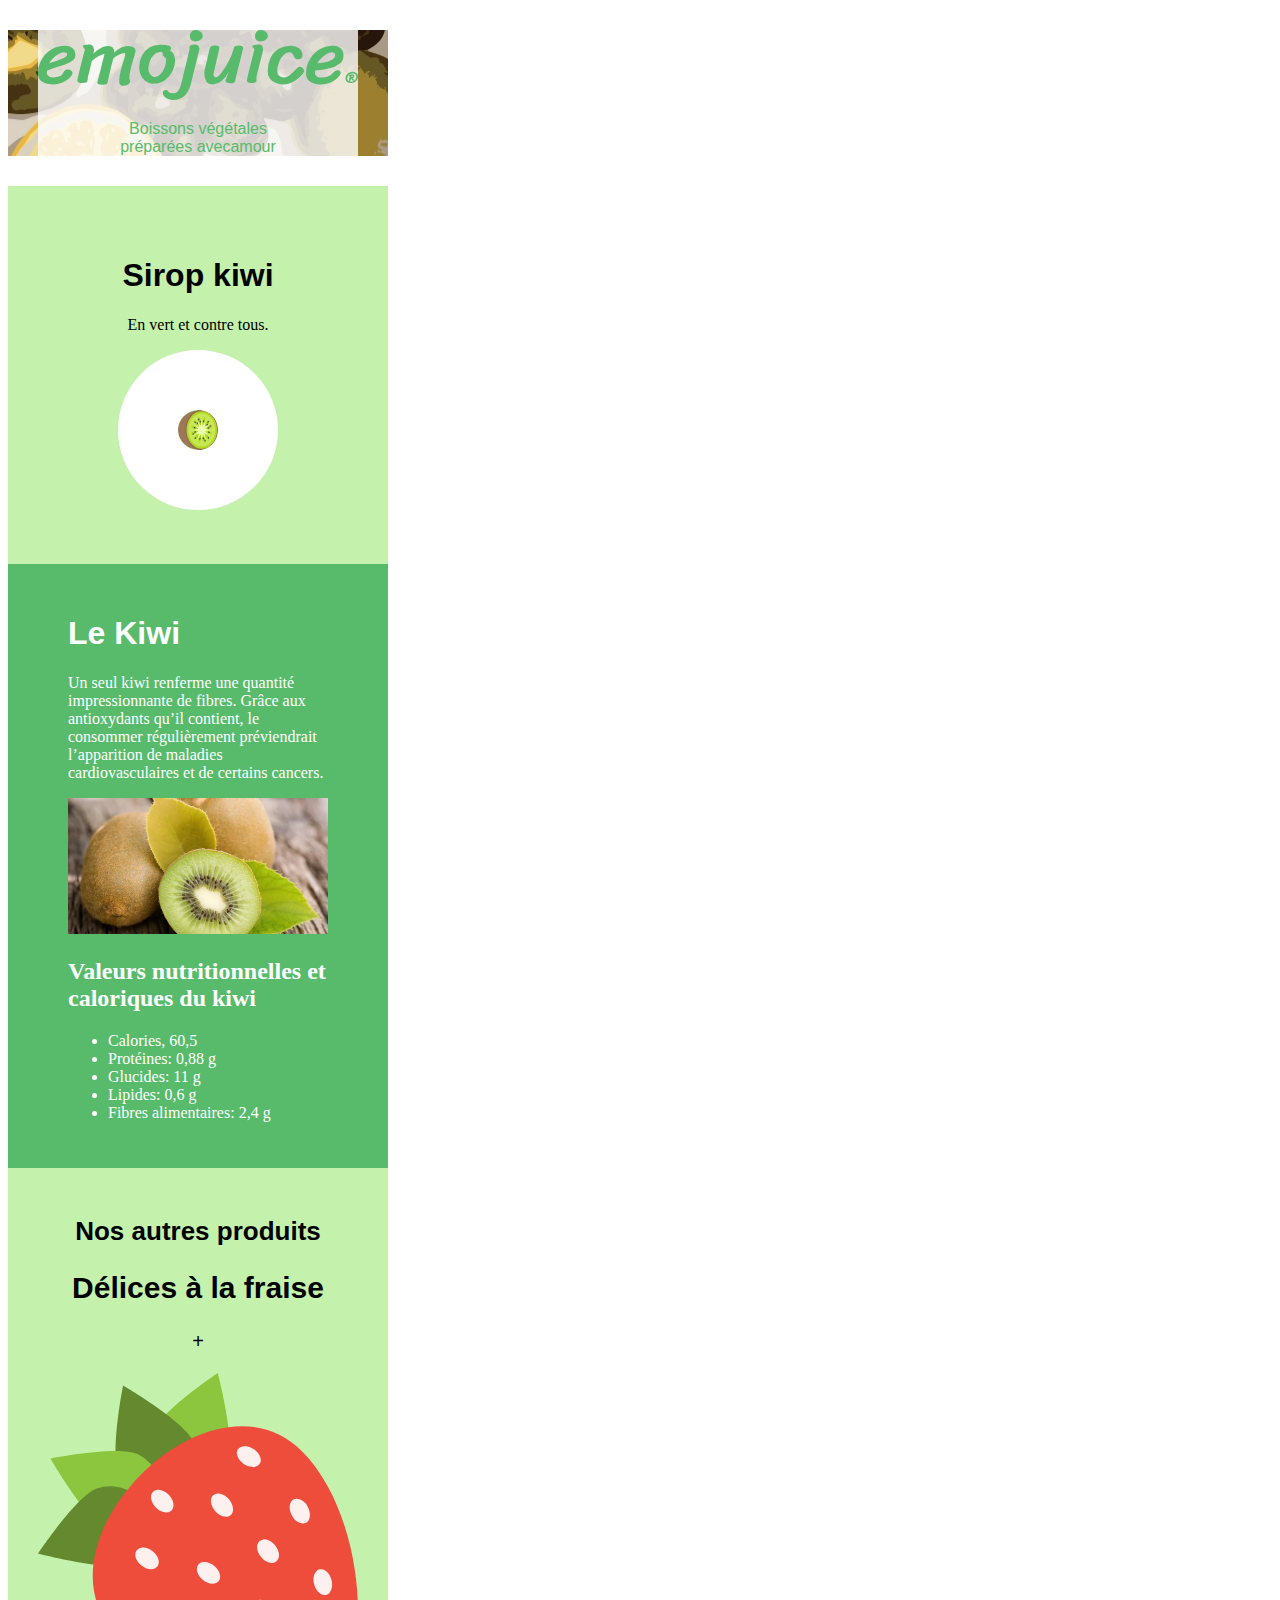
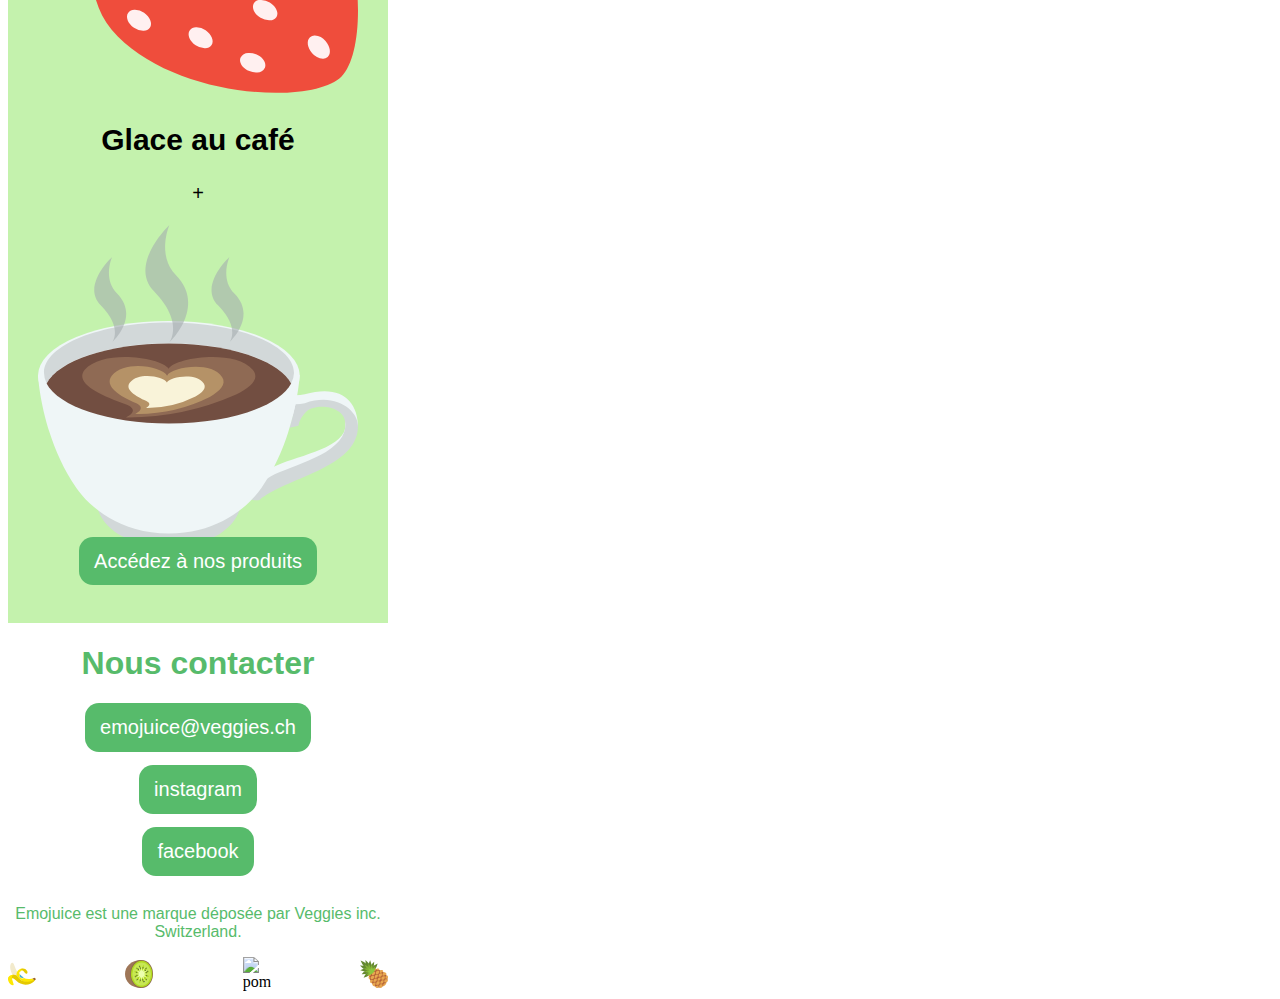
==== kiwi.html @ fc79e915 "Correct k min to maj" ====
<!DOCTYPE html>
<html>

<head>
  <meta charset="UTF-8" />
  <meta name="viewport" content="width=device-width, initial-scale=1.0" />
  <link rel="stylesheet" href="css/styles.css" />
  <title>kiwi</title>
</head>

<body>
  <header>
    <div class="white-card">
      <img src="img/emojuice.svg" alt="emojuice">
      <p>Boissons végétales <br> préparées avecamour</p>
    </div>
  </header>
  <main>
    <div class="introduction-kiwi">
      <h1>Sirop kiwi</h1>
      <p>En vert et contre tous.</p>
      <img src="img/kiwi.svg" alt="kiwi">
    </div>
    <div class="presentation-kiwi">
      <h1>Le Kiwi</h1>
      <p>Un seul kiwi renferme une quantité impressionnante de fibres.
        Grâce aux antioxydants qu’il contient, le consommer régulièrement
        préviendrait l’apparition de maladies cardiovasculaires et de certains
        cancers. </p>
      <img src="img/kiwipic.webp" alt="kiwi-photo">
      <h2>Valeurs nutritionnelles et caloriques du kiwi</h2>
      <p>
      <ul>
        <li>Calories, 60,5</li>
        <li>Protéines: 0,88 g</li>
        <li>Glucides: 11 g </li>
        <li>Lipides: 0,6 g</li>
        <li>Fibres alimentaires: 2,4 g</li>
      </ul>
      </p>
    </div>
    <div class="product-duo">
      <h1>Nos autres produits</h1>
      <div>
        <h2>Délices à la fraise</h2>
        <p>+</p>
        <img src="img/ichigo.svg" alt="fraise">
      </div>
      <div>
        <h2>Glace au café</h2>
        <p>+</p>
        <img src="img/ggaffi.svg" alt="café">
      </div>
      <a class="button" href="index.html#product">Accédez à nos produits</a>
    </div>
  </main>
  <footer>
    <div class="buttons">
      <h1 class="green-color-title">Nous contacter</h1>
      <a class="button" href="mailto:emojuice@veggies.ch">emojuice@veggies.ch</a>
      <a class="button" href="https://instagram.com" target="_blank">instagram</a>
      <a class="button" href="https://www.facebook.com" target="_blank">facebook</a>
    </div>
    <p>Emojuice est une marque déposée par Veggies inc. Switzerland.</p>
    <div class="fruit-emojis">
      <img src="img/keela.svg" alt="banane">
      <img src="img/kiwi.svg" alt="kiwi">
      <img src="img/öpfù.svg" alt="pomme">
      <img src="img/ananas.svg" alt="ananas">
    </div>
  </footer>
</body>

</html>
---- css/styles.css ----
html {
  scroll-behavior: smooth;
}

body {
  max-width: 380px;
}

.white-card {
  text-align: center;
  background: rgba(255,255,255,0.8);
  margin: 30px;
}

.white-card p {
  color: #57BB6B;
  font-family: 'Quattrocento', sans-serif;
}

.button {
  background-color: #57BB6B;
  color: white;
  text-decoration: none;
  border-radius: 14px;
  padding: 13px 15px;
  font-family:  "Maven Pro", sans-serif;
  font-size: 20px;
  margin-bottom: 13px;
}

.button-white {
  color: #57BB6B;
  background-color: white;
  text-decoration: none;
  border-radius: 14px;
}

.buttons {
  display: flex;
  flex-direction: column;
  align-items: center;
  font-family: 'Maven Pro', sans-serif;
}

header {
  background-image: url(../img/background.webp);
}

main {
  background-color: #66CC66;
}

.white-color-title {
  color: white;
  font-family: Maven Pro;
}

.green-color-title {
  color: #57BB6B;
  font-family: 'Maven Pro', sans-serif;
}

.introduction-text h1 {
  font-family: 'Maven Pro', sans-serif;
  font-size: 26px;
}

.introduction-text p {
  font-family: 'Quattrocento', serif;
}

.product-list h1 {
  font-family: 'Sriracha', serif;
}
.banane {
  background-color: #FFF8D7;
}

.kiwi {
  background-color: #C4F2AD;
}

.cafe {
  background-color: #D3C6B2;
}

.ichigo {
  background-color: #F7A4B4;
}

.card-title {
  font-family: 'Sriracha', serif;
  font-size: 30px;
}

.citation {
  font-family: 'Quattrocento', serif;
  font-size: 16px;
  color: black;
}

.kiwi-site {
  text-decoration: underline;
  font-family: 'Maven Pro', sans-serif;
  color: black;
  font-size: 14px;
}

.introduction-kiwi {
  background: #C4F2AD;
   text-align: center; 
   padding: 50px; 
   color: black;
   font-family: 'Quattrocento', serif;
}

.introduction-kiwi h1 {
  font-family: 'Sriracha', sans-serif;
}

.introduction-kiwi img {
  width: 40px; 
  border-color: white;
  border-radius: 50%;
  border-style: solid;
  border-width: 60px;
}

.presentation-kiwi {
  background: #57BB6B; 
  text-align: justify left; 
  padding: 30px 60px; 
  color: white;
  font-family: 'Quattrocento', serif;
  font-size: 16px;
}

.presentation-kiwi img {
  max-width: 100%;
  height: auto;
}
.presentation-kiwi h1 {
  font-family: 'Maven Pro', sans-serif;
}


.product-duo {
  background: #C4F2AD;
   text-align: center; 
   padding: 30px 30px 50px;
   font-family: 'Sriracha', sans-serif;
   font-size: 20px;
}

.product-duo h1 {
  font-family: 'Maven Pro', sans-serif;
  font-size: 26px;
}


footer p {
  color: #57BB6B;
  text-align: center;
  font-family: 'Maven Pro', sans-serif;;
}

.fruit-emojis {
  display: flex;
  flex-direction: row;
  justify-content: space-between;
}

.fruit-emojis img {
  width: 28px;
}
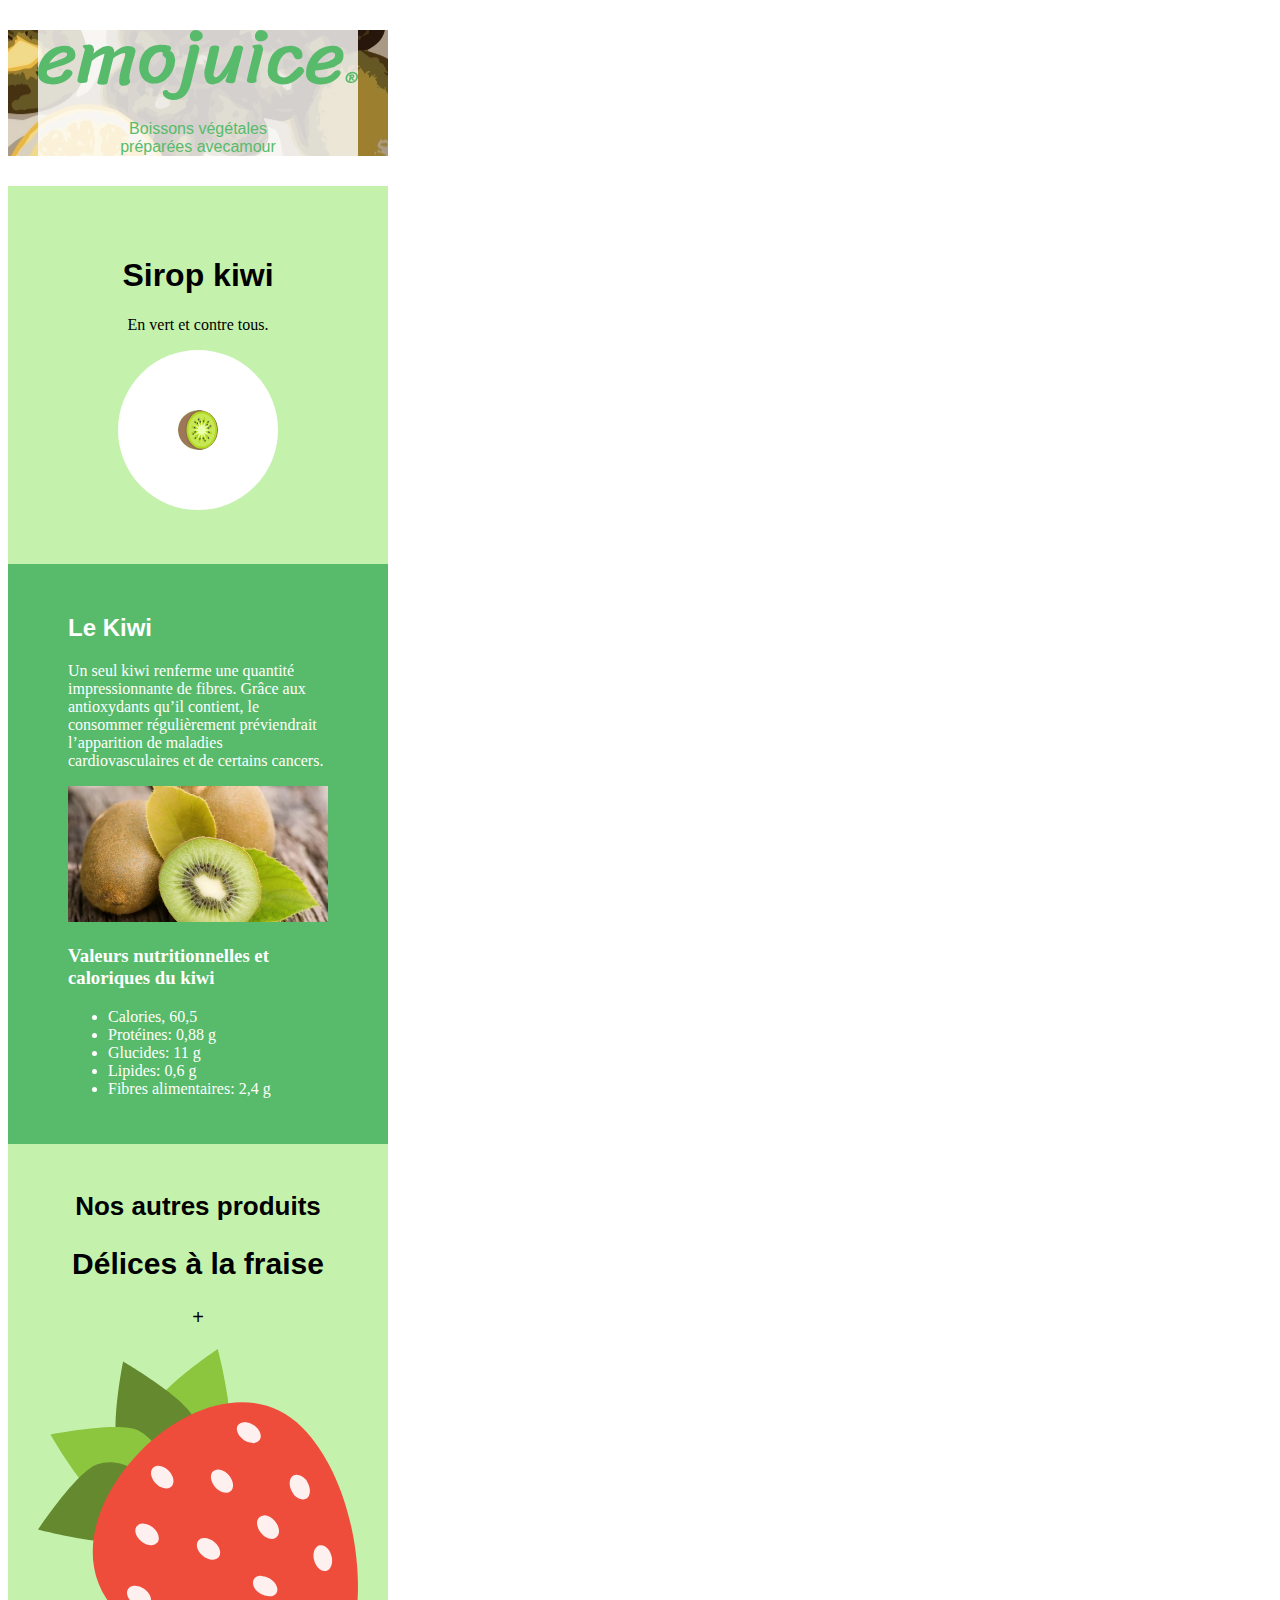
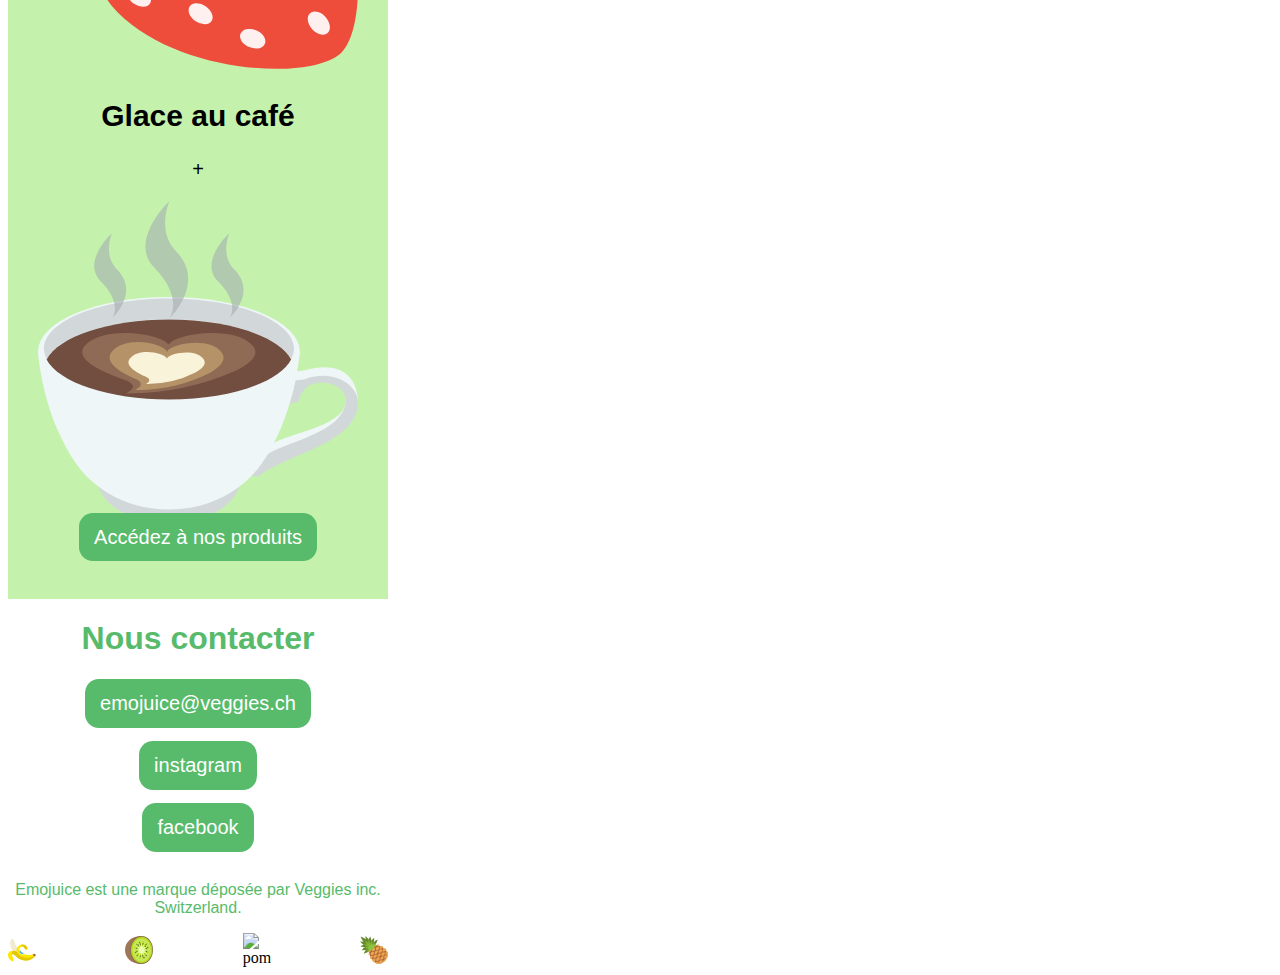
==== commit 302da7f8: "Change the hs in presentation-kiwi" ====
--- a/kiwi.html
+++ b/kiwi.html
@@ -22,13 +22,13 @@
       <img src="img/kiwi.svg" alt="kiwi">
     </div>
     <div class="presentation-kiwi">
-      <h1>Le Kiwi</h1>
+      <h2>Le Kiwi</h2>
       <p>Un seul kiwi renferme une quantité impressionnante de fibres.
         Grâce aux antioxydants qu’il contient, le consommer régulièrement
         préviendrait l’apparition de maladies cardiovasculaires et de certains
         cancers. </p>
       <img src="img/kiwipic.webp" alt="kiwi-photo">
-      <h2>Valeurs nutritionnelles et caloriques du kiwi</h2>
+      <h3>Valeurs nutritionnelles et caloriques du kiwi</h3>
       <p>
       <ul>
         <li>Calories, 60,5</li>
--- a/css/styles.css
+++ b/css/styles.css
@@ -135,14 +135,14 @@
   font-size: 16px;
 }
 
+.presentation-kiwi h2 {
+  font-family: 'Maven Pro', sans-serif;
+}
+
 .presentation-kiwi img {
   max-width: 100%;
   height: auto;
 }
-.presentation-kiwi h1 {
-  font-family: 'Maven Pro', sans-serif;
-}
-
 
 .product-duo {
   background: #C4F2AD;
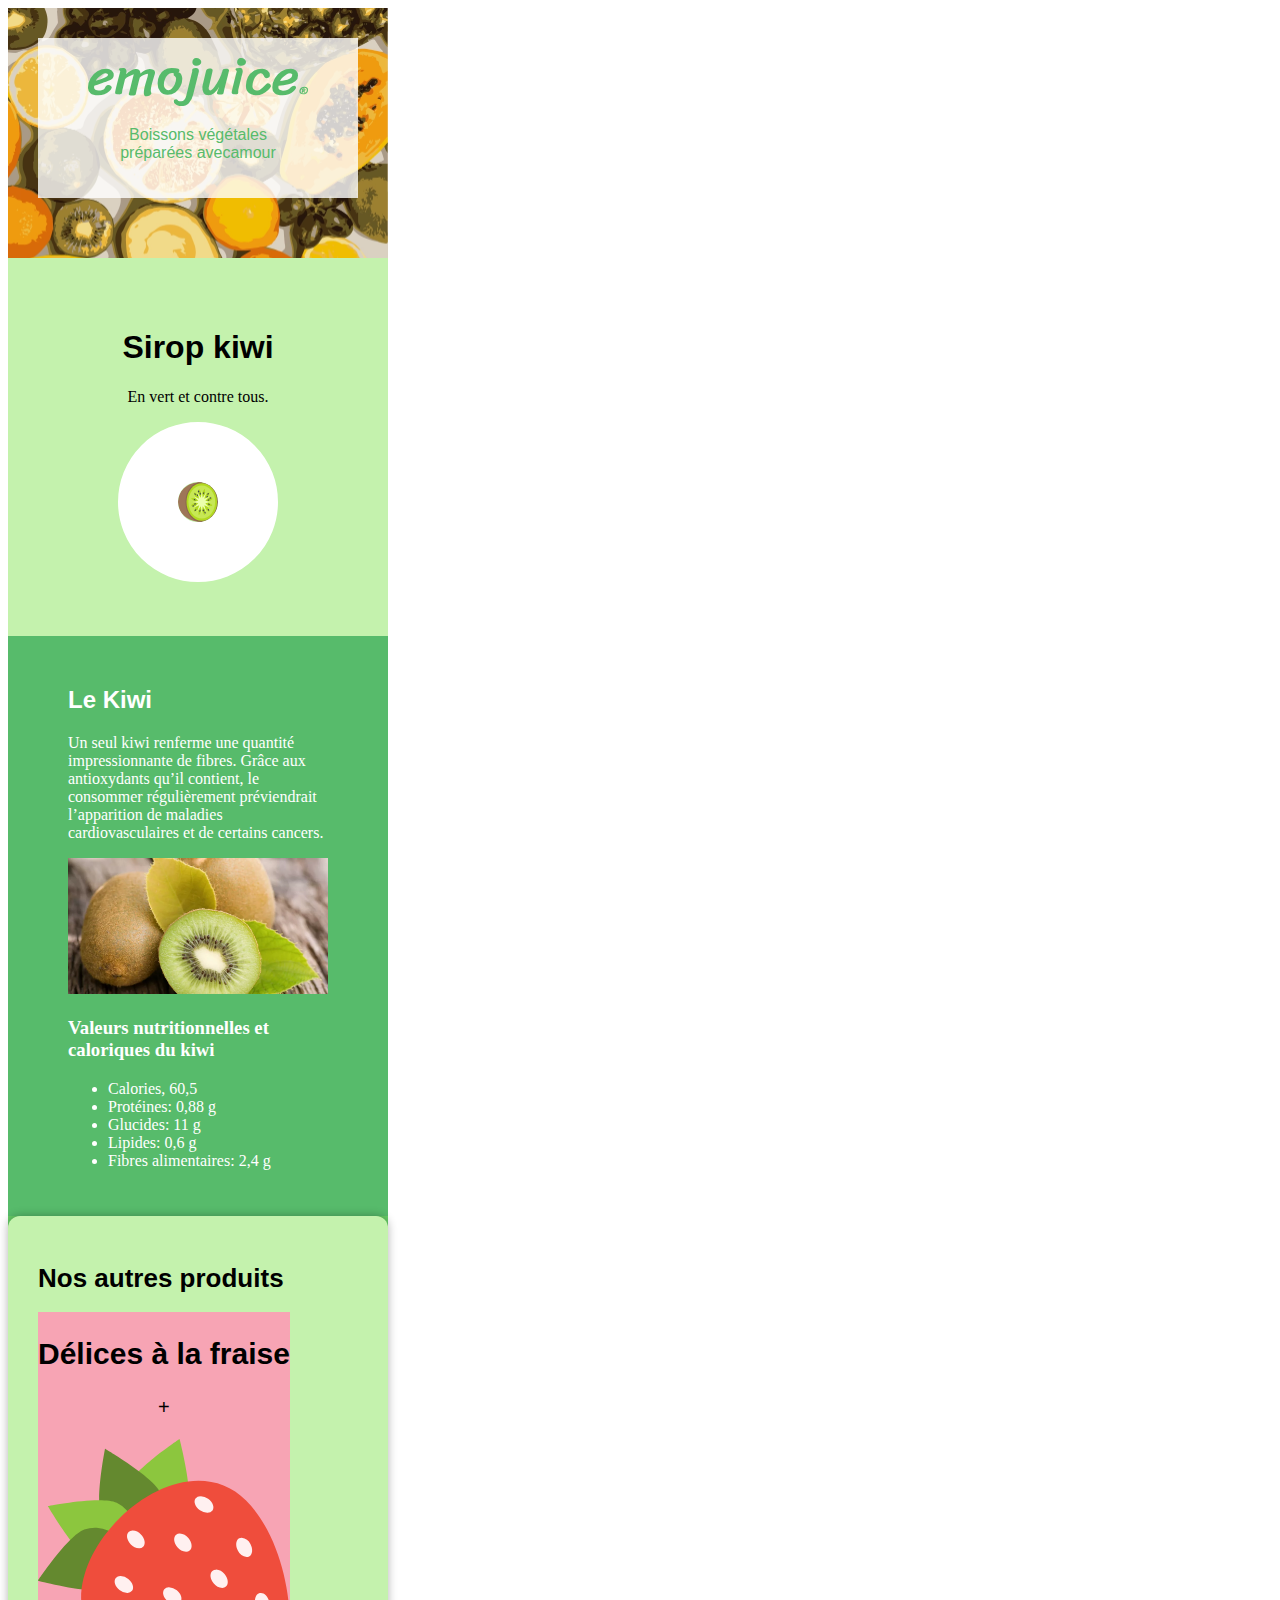
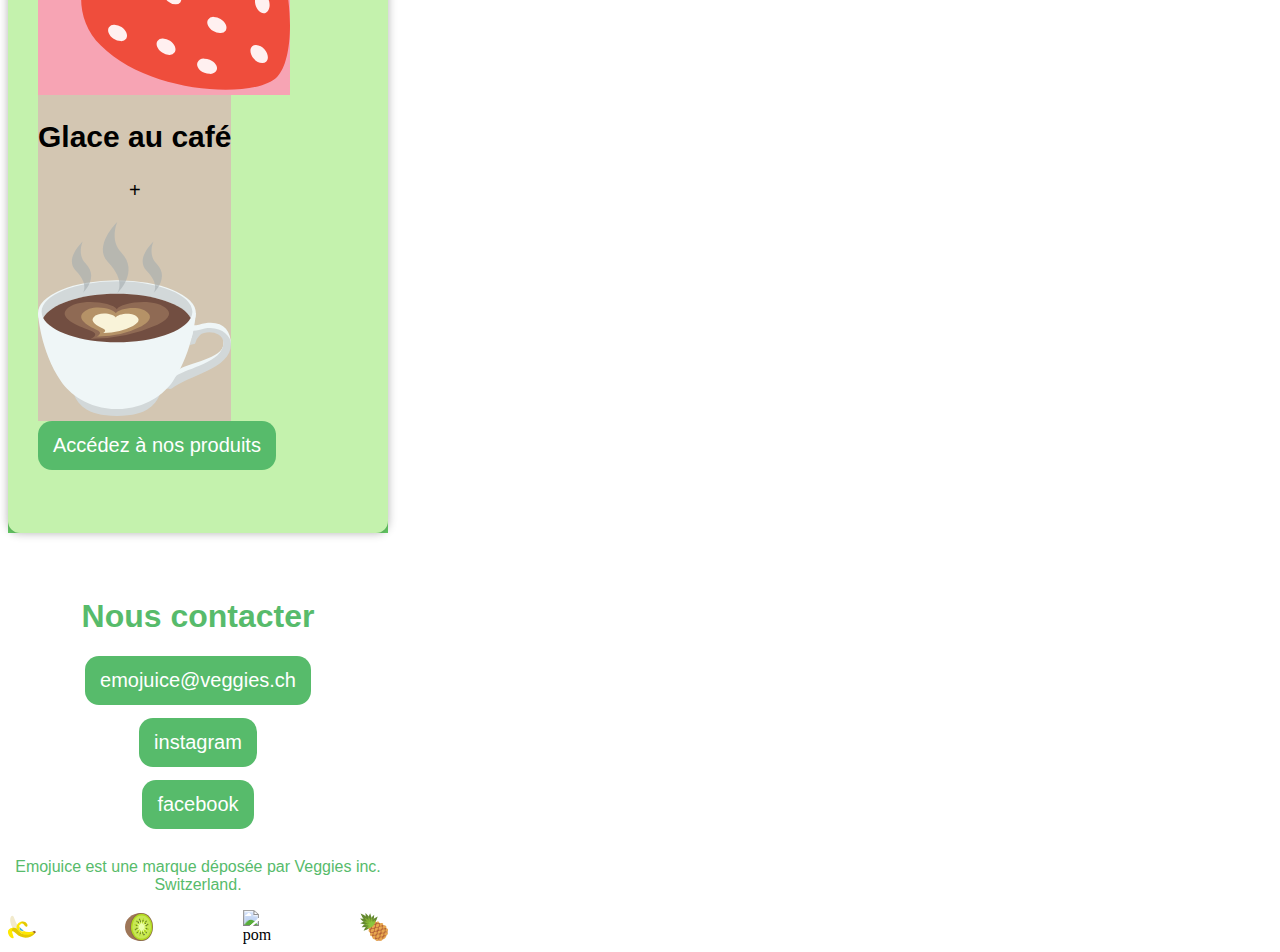
==== commit 01bacb9b: "Change position of a in product-list" ====
--- a/kiwi.html
+++ b/kiwi.html
@@ -39,14 +39,14 @@
       </ul>
       </p>
     </div>
-    <div class="product-duo">
+    <div class="fruit-card product-duo">
       <h1>Nos autres produits</h1>
-      <div>
+      <div class="ichigo">
         <h2>Délices à la fraise</h2>
         <p>+</p>
         <img src="img/ichigo.svg" alt="fraise">
       </div>
-      <div>
+      <div class="cafe">
         <h2>Glace au café</h2>
         <p>+</p>
         <img src="img/ggaffi.svg" alt="café">
--- a/css/styles.css
+++ b/css/styles.css
@@ -8,46 +8,50 @@
 
 .white-card {
   text-align: center;
-  background: rgba(255,255,255,0.8);
-  margin: 30px;
+  background: rgba(255, 255, 255, 0.8);
+  padding: 20px 50px;
+  margin-bottom: 30px;
 }
 
 .white-card p {
-  color: #57BB6B;
-  font-family: 'Quattrocento', sans-serif;
+  color: #57bb6b;
+  font-family: "Quattrocento", sans-serif;
 }
 
 .button {
-  background-color: #57BB6B;
+  background-color: #57bb6b;
   color: white;
   text-decoration: none;
   border-radius: 14px;
   padding: 13px 15px;
-  font-family:  "Maven Pro", sans-serif;
+  font-family: "Maven Pro", sans-serif;
   font-size: 20px;
   margin-bottom: 13px;
 }
 
 .button-white {
-  color: #57BB6B;
+  color: #57bb6b;
   background-color: white;
   text-decoration: none;
   border-radius: 14px;
+  font-size: 20px;
 }
 
 .buttons {
   display: flex;
   flex-direction: column;
   align-items: center;
-  font-family: 'Maven Pro', sans-serif;
+  font-family: "Maven Pro", sans-serif;
 }
 
 header {
   background-image: url(../img/background.webp);
+  background-size: cover;
+  padding: 30px;
 }
 
 main {
-  background-color: #66CC66;
+  background-color: #66cc66;
 }
 
 .white-color-title {
@@ -56,70 +60,87 @@
 }
 
 .green-color-title {
-  color: #57BB6B;
-  font-family: 'Maven Pro', sans-serif;
+  color: #57bb6b;
+  font-family: "Maven Pro", sans-serif;
 }
 
 .introduction-text h1 {
-  font-family: 'Maven Pro', sans-serif;
+  font-family: "Maven Pro", sans-serif;
   font-size: 26px;
 }
 
 .introduction-text p {
-  font-family: 'Quattrocento', serif;
+  font-family: "Quattrocento", serif;
+}
+
+.fruit-card {
+  display: flex;
+  flex-wrap: wrap;
+  flex-direction: row;
+  justify-content: space-between;
+  align-items: flex-end;
+  background-color: white;
+  color: black;
+  box-shadow: 0 0 10px rgba(0, 0, 0, 0.3);
+  border-radius: 12px;
+  margin-bottom: 44px;
 }
 
 .product-list h1 {
-  font-family: 'Sriracha', serif;
+  font-family: "Sriracha", serif;
 }
 .banane {
-  background-color: #FFF8D7;
+  background-color: #fff8d7;
 }
 
 .kiwi {
-  background-color: #C4F2AD;
+  background-color: #c4f2ad;
 }
 
 .cafe {
-  background-color: #D3C6B2;
+  background-color: #d3c6b2;
 }
 
 .ichigo {
-  background-color: #F7A4B4;
+  background-color: #f7a4b4;
+}
+
+.card-emoji {
+  width: 80px;
 }
 
 .card-title {
-  font-family: 'Sriracha', serif;
+  font-family: "Sriracha", serif;
   font-size: 30px;
 }
 
 .citation {
-  font-family: 'Quattrocento', serif;
+  font-family: "Quattrocento", serif;
   font-size: 16px;
   color: black;
 }
 
 .kiwi-site {
   text-decoration: underline;
-  font-family: 'Maven Pro', sans-serif;
+  font-family: "Maven Pro", sans-serif;
   color: black;
   font-size: 14px;
 }
 
 .introduction-kiwi {
-  background: #C4F2AD;
-   text-align: center; 
-   padding: 50px; 
-   color: black;
-   font-family: 'Quattrocento', serif;
+  background: #c4f2ad;
+  text-align: center;
+  padding: 50px;
+  color: black;
+  font-family: "Quattrocento", serif;
 }
 
 .introduction-kiwi h1 {
-  font-family: 'Sriracha', sans-serif;
+  font-family: "Sriracha", sans-serif;
 }
 
 .introduction-kiwi img {
-  width: 40px; 
+  width: 40px;
   border-color: white;
   border-radius: 50%;
   border-style: solid;
@@ -127,16 +148,16 @@
 }
 
 .presentation-kiwi {
-  background: #57BB6B; 
-  text-align: justify left; 
-  padding: 30px 60px; 
+  background: #57bb6b;
+  text-align: justify left;
+  padding: 30px 60px;
   color: white;
-  font-family: 'Quattrocento', serif;
+  font-family: "Quattrocento", serif;
   font-size: 16px;
 }
 
 .presentation-kiwi h2 {
-  font-family: 'Maven Pro', sans-serif;
+  font-family: "Maven Pro", sans-serif;
 }
 
 .presentation-kiwi img {
@@ -145,23 +166,22 @@
 }
 
 .product-duo {
-  background: #C4F2AD;
-   text-align: center; 
-   padding: 30px 30px 50px;
-   font-family: 'Sriracha', sans-serif;
-   font-size: 20px;
+  background: #c4f2ad;
+  text-align: center;
+  padding: 30px 30px 50px;
+  font-family: "Sriracha", sans-serif;
+  font-size: 20px;
 }
 
 .product-duo h1 {
-  font-family: 'Maven Pro', sans-serif;
+  font-family: "Maven Pro", sans-serif;
   font-size: 26px;
 }
 
-
 footer p {
-  color: #57BB6B;
+  color: #57bb6b;
   text-align: center;
-  font-family: 'Maven Pro', sans-serif;;
+  font-family: "Maven Pro", sans-serif;
 }
 
 .fruit-emojis {
@@ -172,4 +192,4 @@
 
 .fruit-emojis img {
   width: 28px;
-}+}
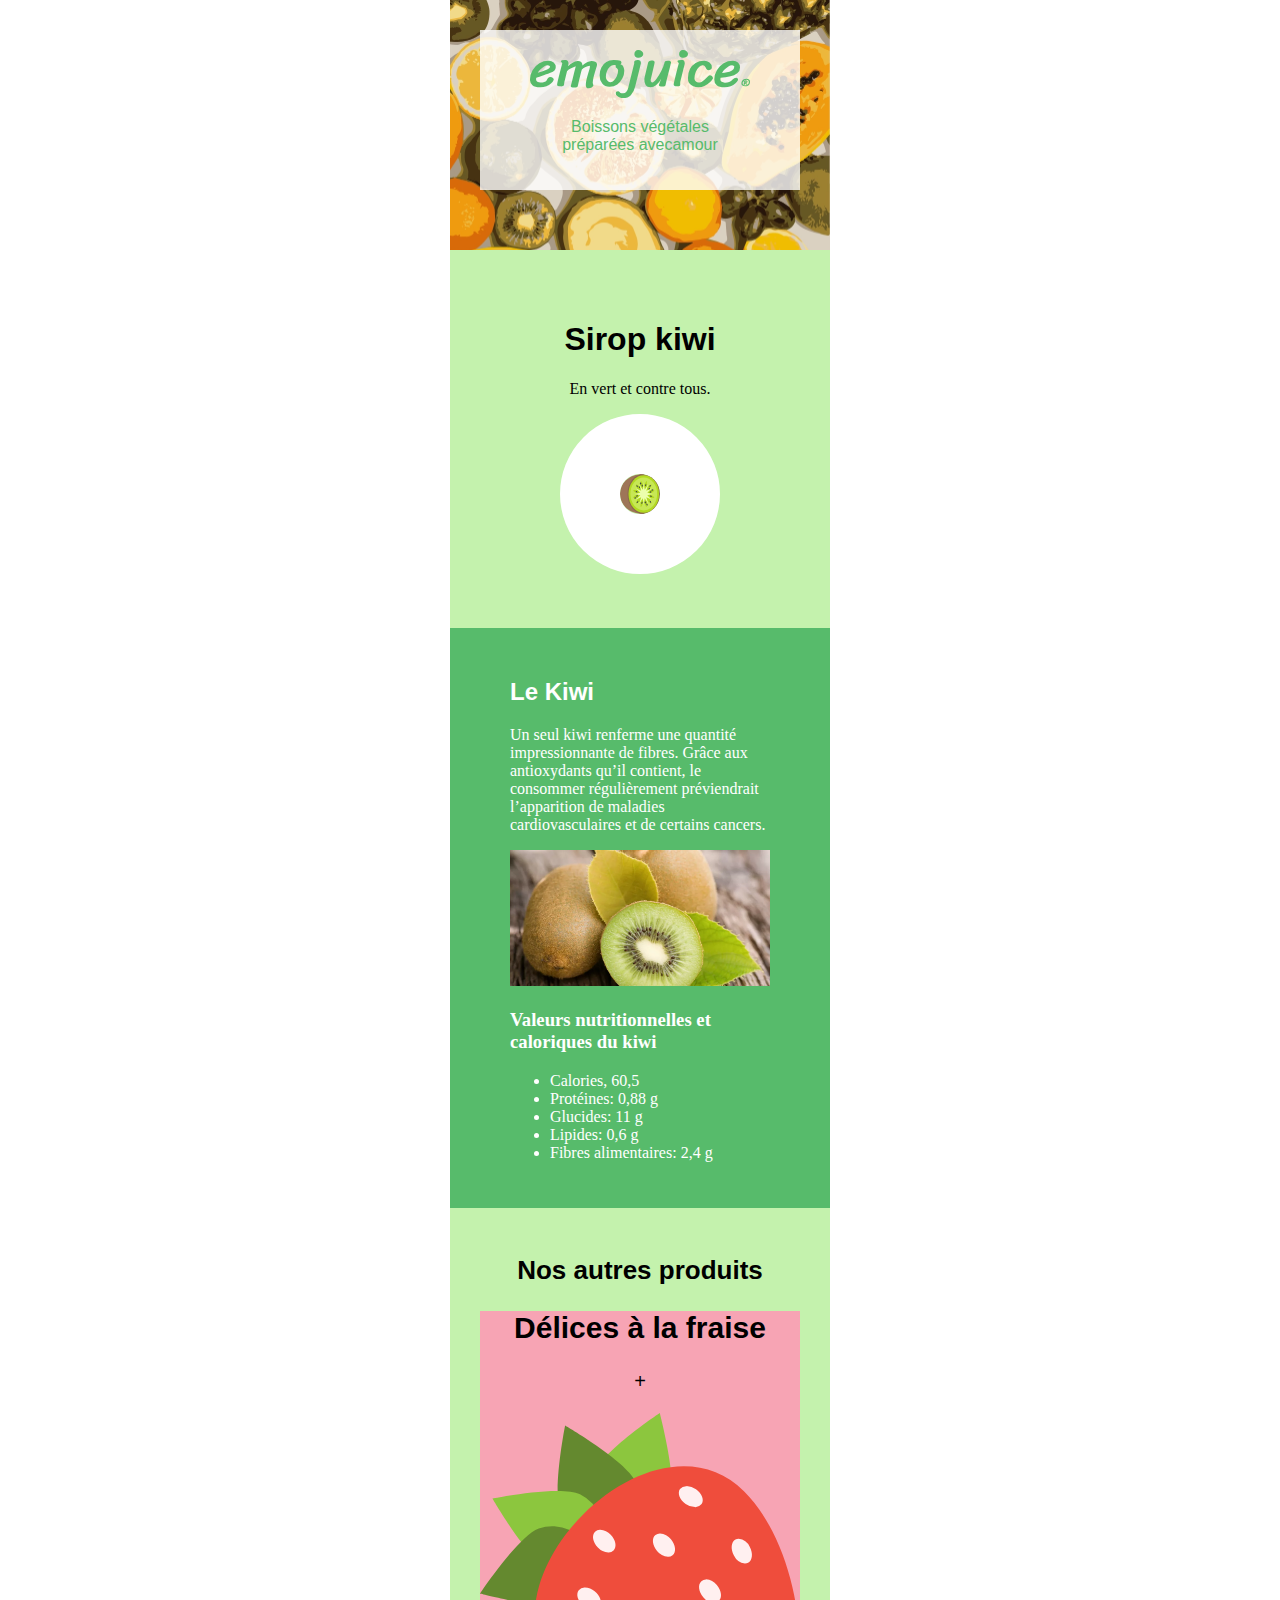
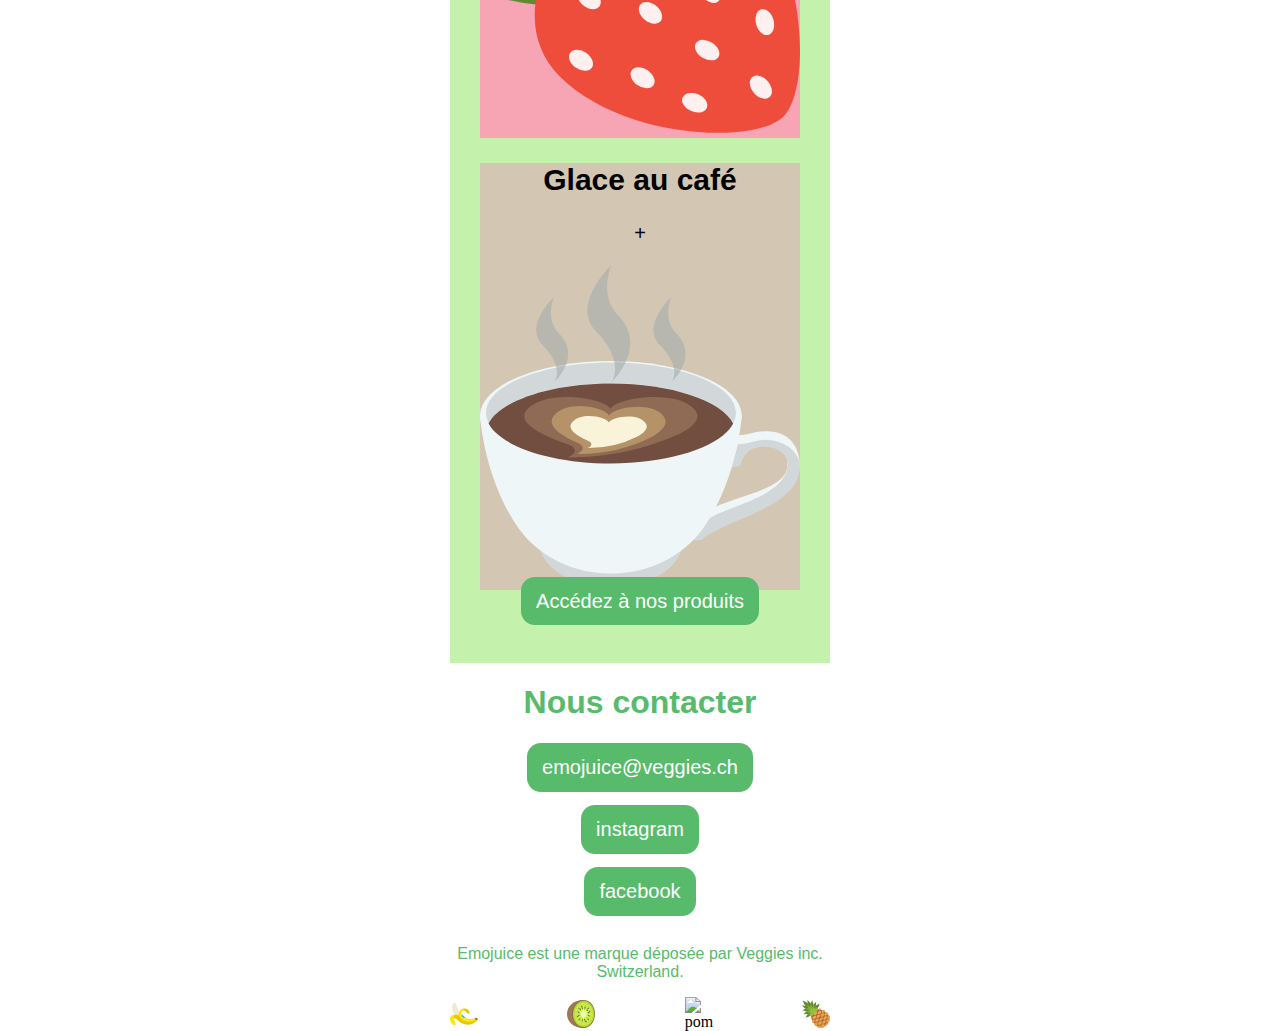
==== commit 6ce50a14: "Correct mistake in product-duo" ====
--- a/kiwi.html
+++ b/kiwi.html
@@ -39,7 +39,7 @@
       </ul>
       </p>
     </div>
-    <div class="fruit-card product-duo">
+    <div class="product-duo">
       <h1>Nos autres produits</h1>
       <div class="ichigo">
         <h2>Délices à la fraise</h2>
--- a/css/styles.css
+++ b/css/styles.css
@@ -4,6 +4,7 @@
 
 body {
   max-width: 380px;
+  margin: auto;
 }
 
 .white-card {
@@ -35,6 +36,7 @@
   text-decoration: none;
   border-radius: 14px;
   font-size: 20px;
+  padding: 13px 15px;
 }
 
 .buttons {
@@ -64,6 +66,12 @@
   font-family: "Maven Pro", sans-serif;
 }
 
+.introduction-text {
+  background-color: white;
+  text-align: center;
+  padding: 50px;
+}
+
 .introduction-text h1 {
   font-family: "Maven Pro", sans-serif;
   font-size: 26px;
@@ -71,6 +79,7 @@
 
 .introduction-text p {
   font-family: "Quattrocento", serif;
+  font-size: 16px;
 }
 
 .fruit-card {
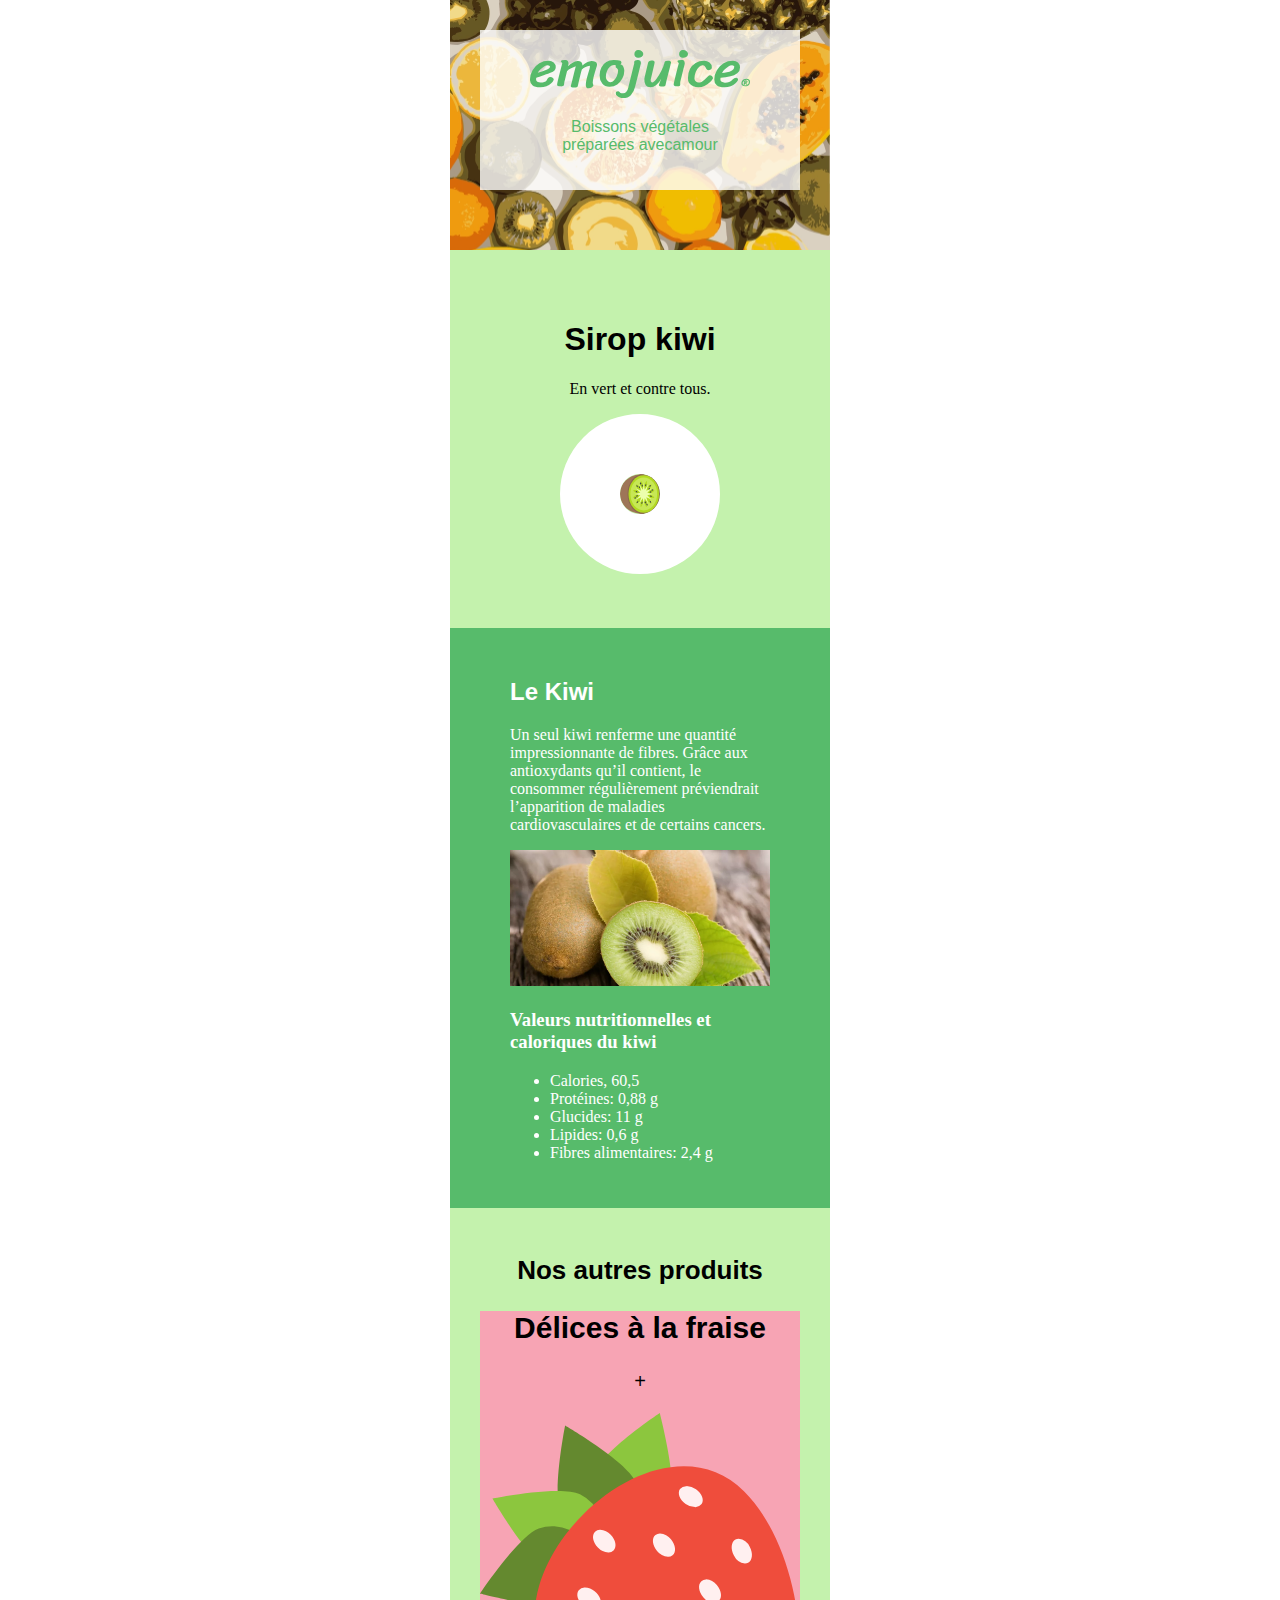
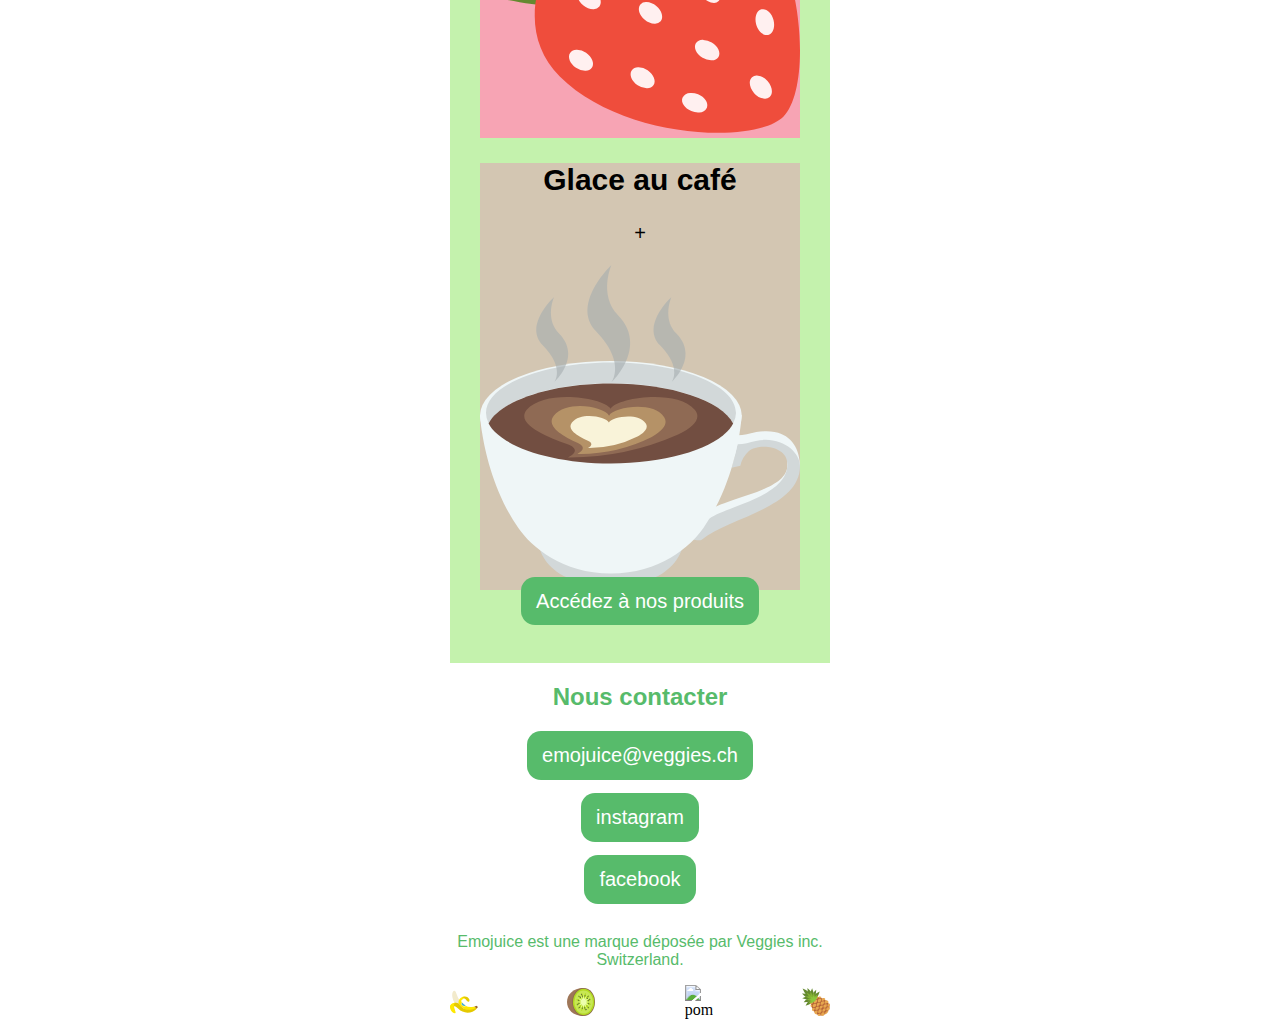
==== commit 1dfb9863: "Make new class product-showcase" ====
--- a/kiwi.html
+++ b/kiwi.html
@@ -56,7 +56,7 @@
   </main>
   <footer>
     <div class="buttons">
-      <h1 class="green-color-title">Nous contacter</h1>
+      <h2 class="green-color-title">Nous contacter</h2>
       <a class="button" href="mailto:emojuice@veggies.ch">emojuice@veggies.ch</a>
       <a class="button" href="https://instagram.com" target="_blank">instagram</a>
       <a class="button" href="https://www.facebook.com" target="_blank">facebook</a>
--- a/css/styles.css
+++ b/css/styles.css
@@ -95,9 +95,14 @@
   margin-bottom: 44px;
 }
 
+.product-showcase {
+  text-align: center;
+}
+
 .product-list h1 {
   font-family: "Sriracha", serif;
 }
+
 .banane {
   background-color: #fff8d7;
 }
@@ -180,6 +185,7 @@
   padding: 30px 30px 50px;
   font-family: "Sriracha", sans-serif;
   font-size: 20px;
+  text-align: center;
 }
 
 .product-duo h1 {
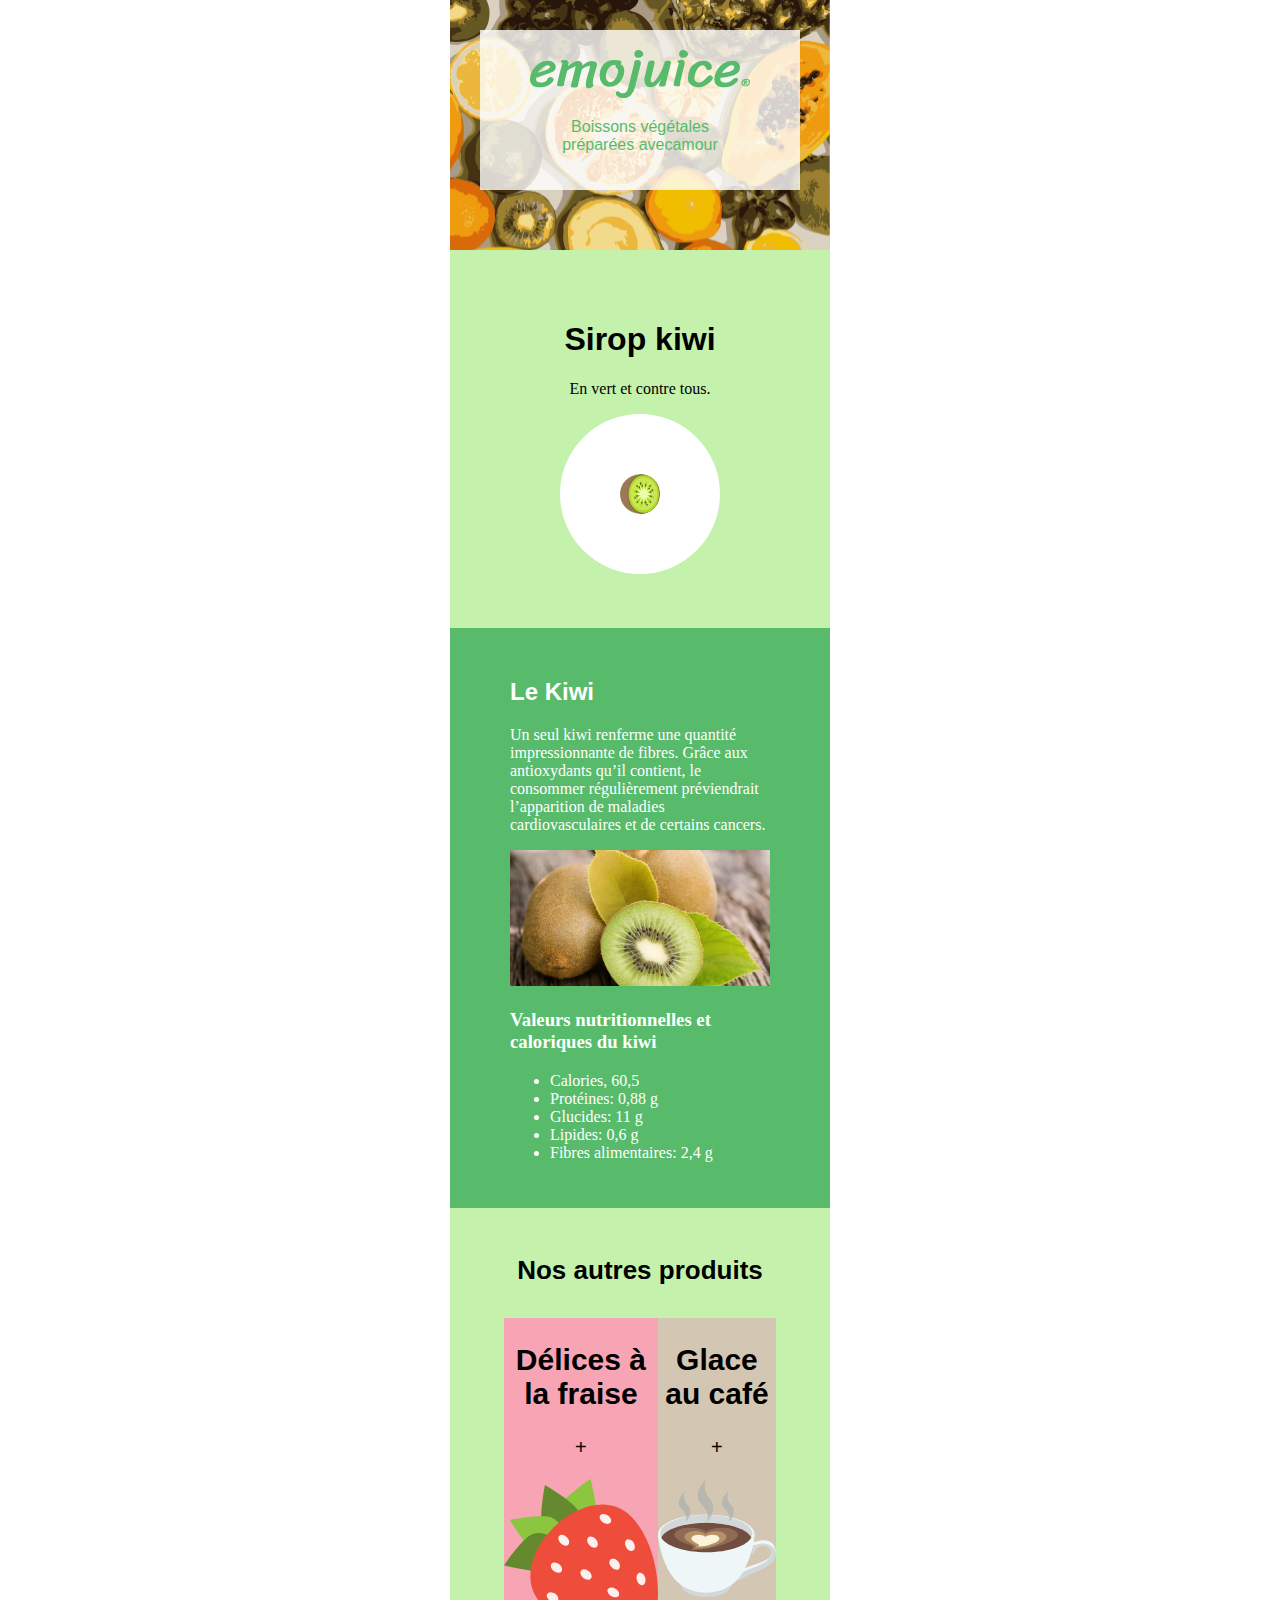
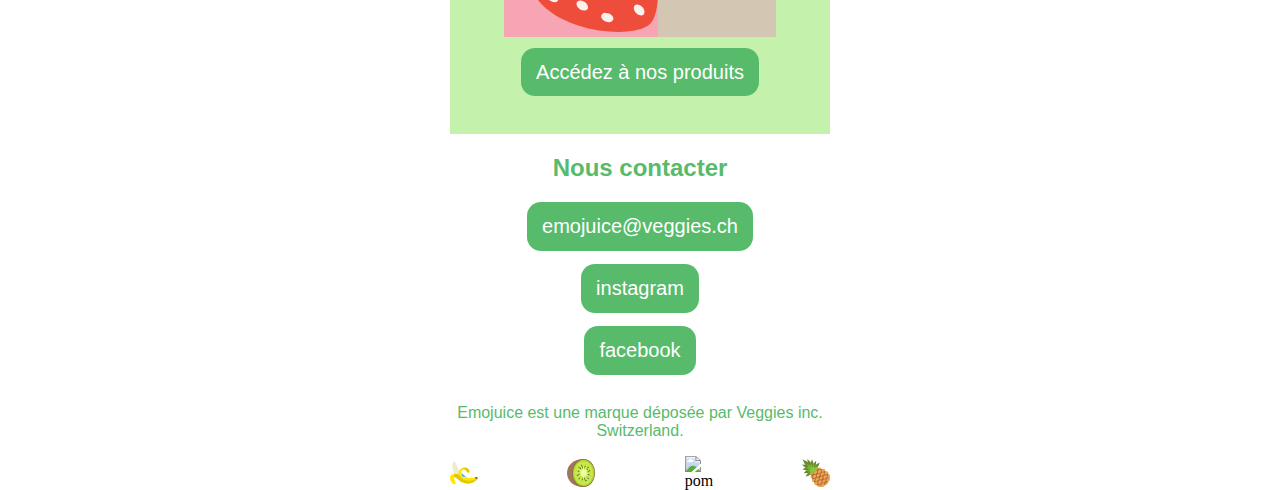
==== commit e555caba: "make new class product-duo-cards" ====
--- a/kiwi.html
+++ b/kiwi.html
@@ -41,6 +41,7 @@
     </div>
     <div class="product-duo">
       <h1>Nos autres produits</h1>
+      <div class="product-duo-cards">
       <div class="ichigo">
         <h2>Délices à la fraise</h2>
         <p>+</p>
@@ -51,6 +52,7 @@
         <p>+</p>
         <img src="img/ggaffi.svg" alt="café">
       </div>
+    </div>
       <a class="button" href="index.html#product">Accédez à nos produits</a>
     </div>
   </main>
--- a/css/styles.css
+++ b/css/styles.css
@@ -193,6 +193,13 @@
   font-size: 26px;
 }
 
+.product-duo-cards {
+  display: flex;
+  flex-direction: row;
+  padding: 14px;
+  margin: 10px;
+}
+
 footer p {
   color: #57bb6b;
   text-align: center;
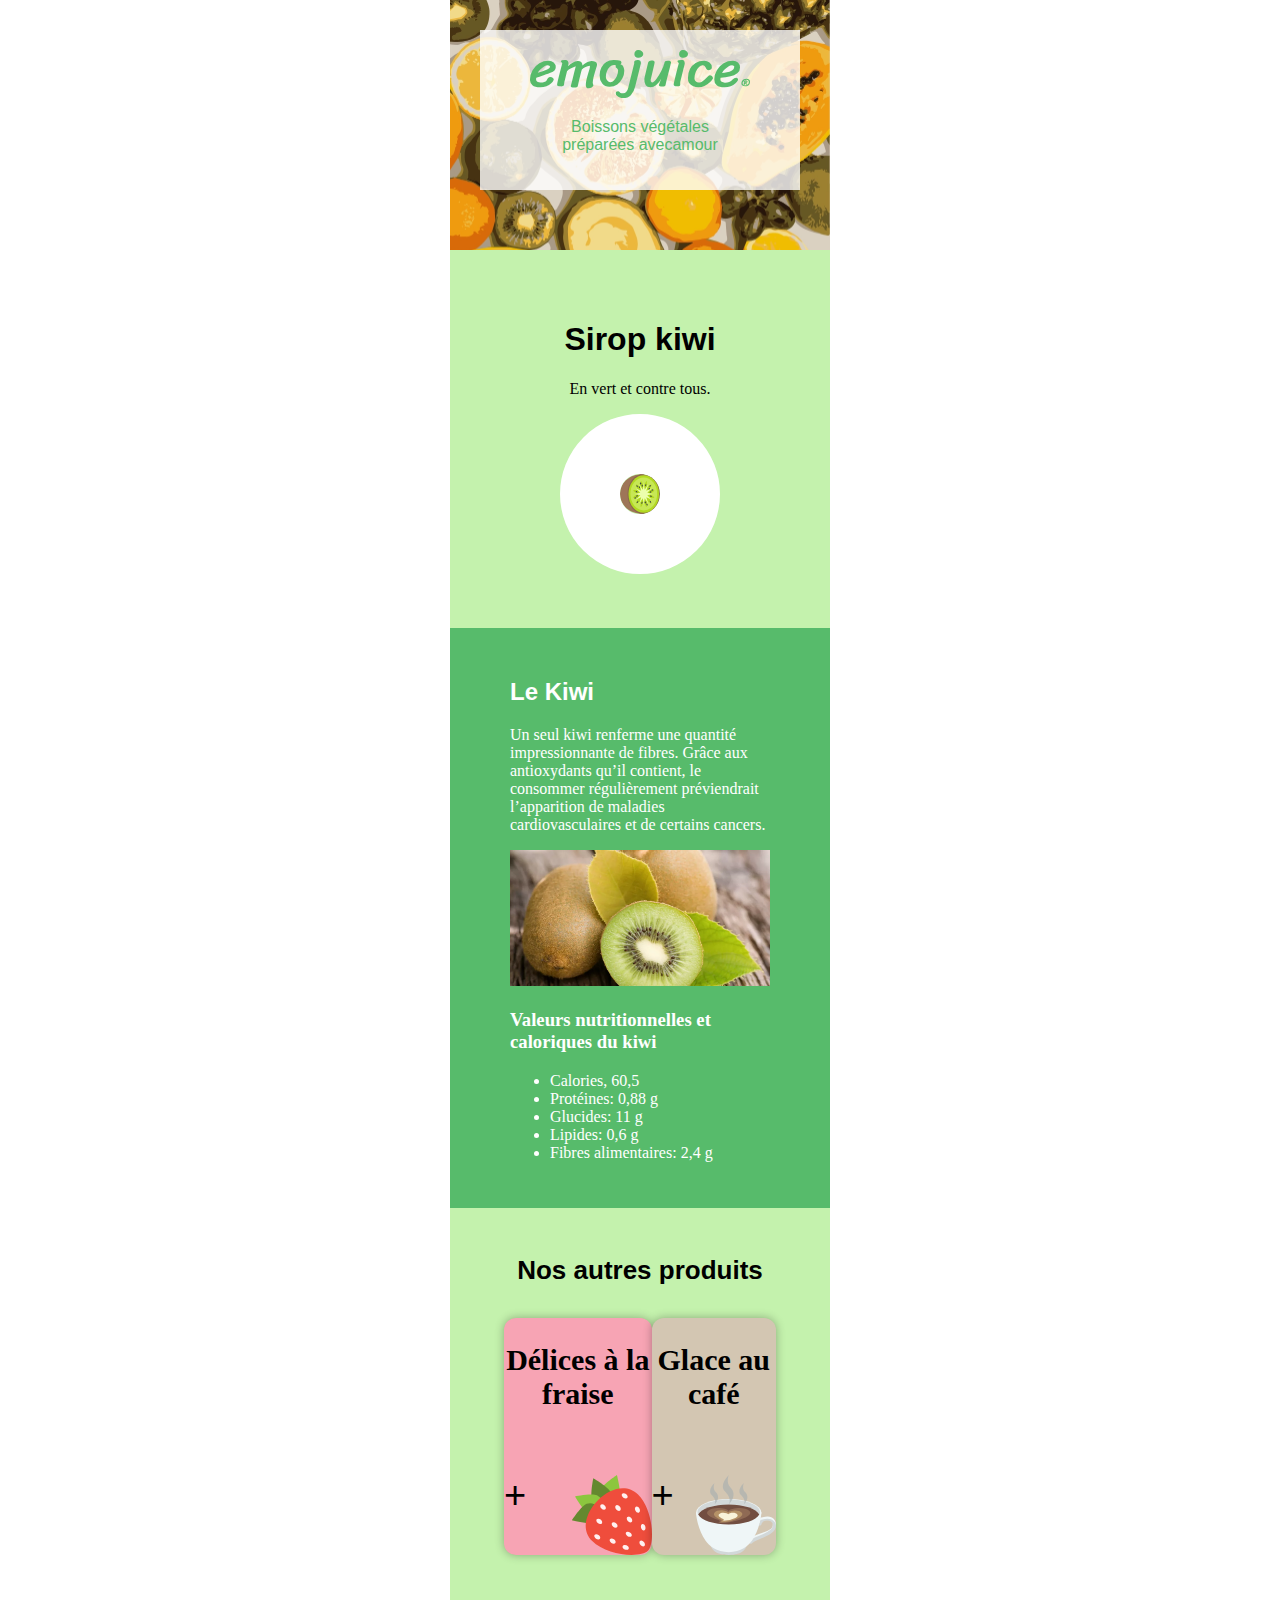
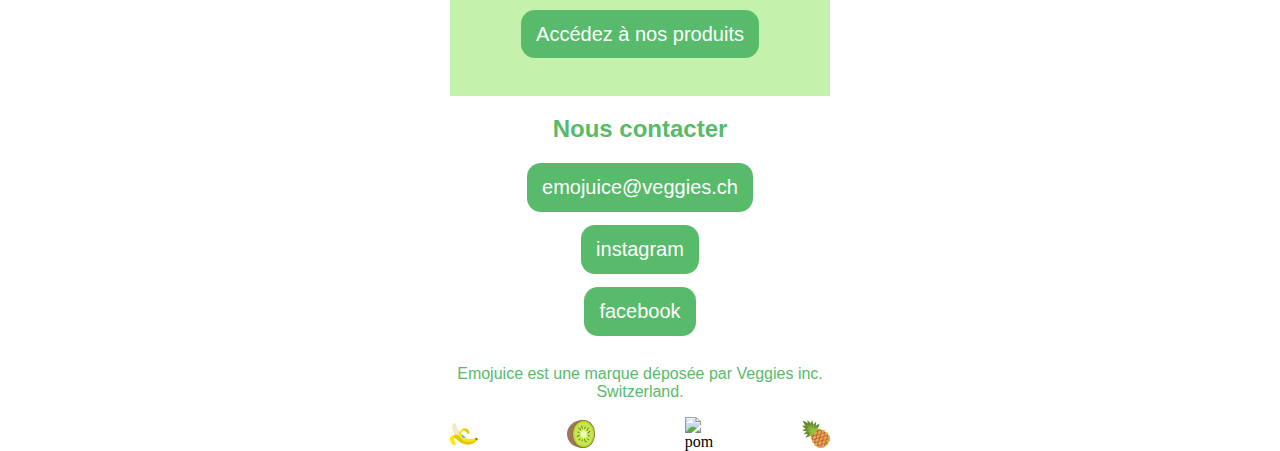
==== commit b1971670: "Change class name from kiwi-site to next-site" ====
--- a/kiwi.html
+++ b/kiwi.html
@@ -42,17 +42,21 @@
     <div class="product-duo">
       <h1>Nos autres produits</h1>
       <div class="product-duo-cards">
-      <div class="ichigo">
-        <h2>Délices à la fraise</h2>
-        <p>+</p>
-        <img src="img/ichigo.svg" alt="fraise">
+        <div class="fruit-card ichigo">
+          <h2 class="card-title">Délices à la fraise</h2>
+          <a class="next-site" href="index.html">
+            <p>+</p>
+          </a>
+          <img class="card-emoji" src="img/ichigo.svg" alt="fraise">
+        </div>
+        <div class="fruit-card cafe">
+          <h2 class="card-title">Glace au café</h2>
+          <a class="next-site" href="index.html">
+            <p>+</p>
+          </a>
+          <img class="card-emoji" src="img/ggaffi.svg" alt="café">
+        </div>
       </div>
-      <div class="cafe">
-        <h2>Glace au café</h2>
-        <p>+</p>
-        <img src="img/ggaffi.svg" alt="café">
-      </div>
-    </div>
       <a class="button" href="index.html#product">Accédez à nos produits</a>
     </div>
   </main>
--- a/css/styles.css
+++ b/css/styles.css
@@ -88,8 +88,6 @@
   flex-direction: row;
   justify-content: space-between;
   align-items: flex-end;
-  background-color: white;
-  color: black;
   box-shadow: 0 0 10px rgba(0, 0, 0, 0.3);
   border-radius: 12px;
   margin-bottom: 44px;
@@ -134,7 +132,7 @@
   color: black;
 }
 
-.kiwi-site {
+.next-site {
   text-decoration: underline;
   font-family: "Maven Pro", sans-serif;
   color: black;
@@ -200,6 +198,12 @@
   margin: 10px;
 }
 
+.product-duo-cards a {
+  text-decoration: none;
+  font-size: 38px;
+
+}
+
 footer p {
   color: #57bb6b;
   text-align: center;
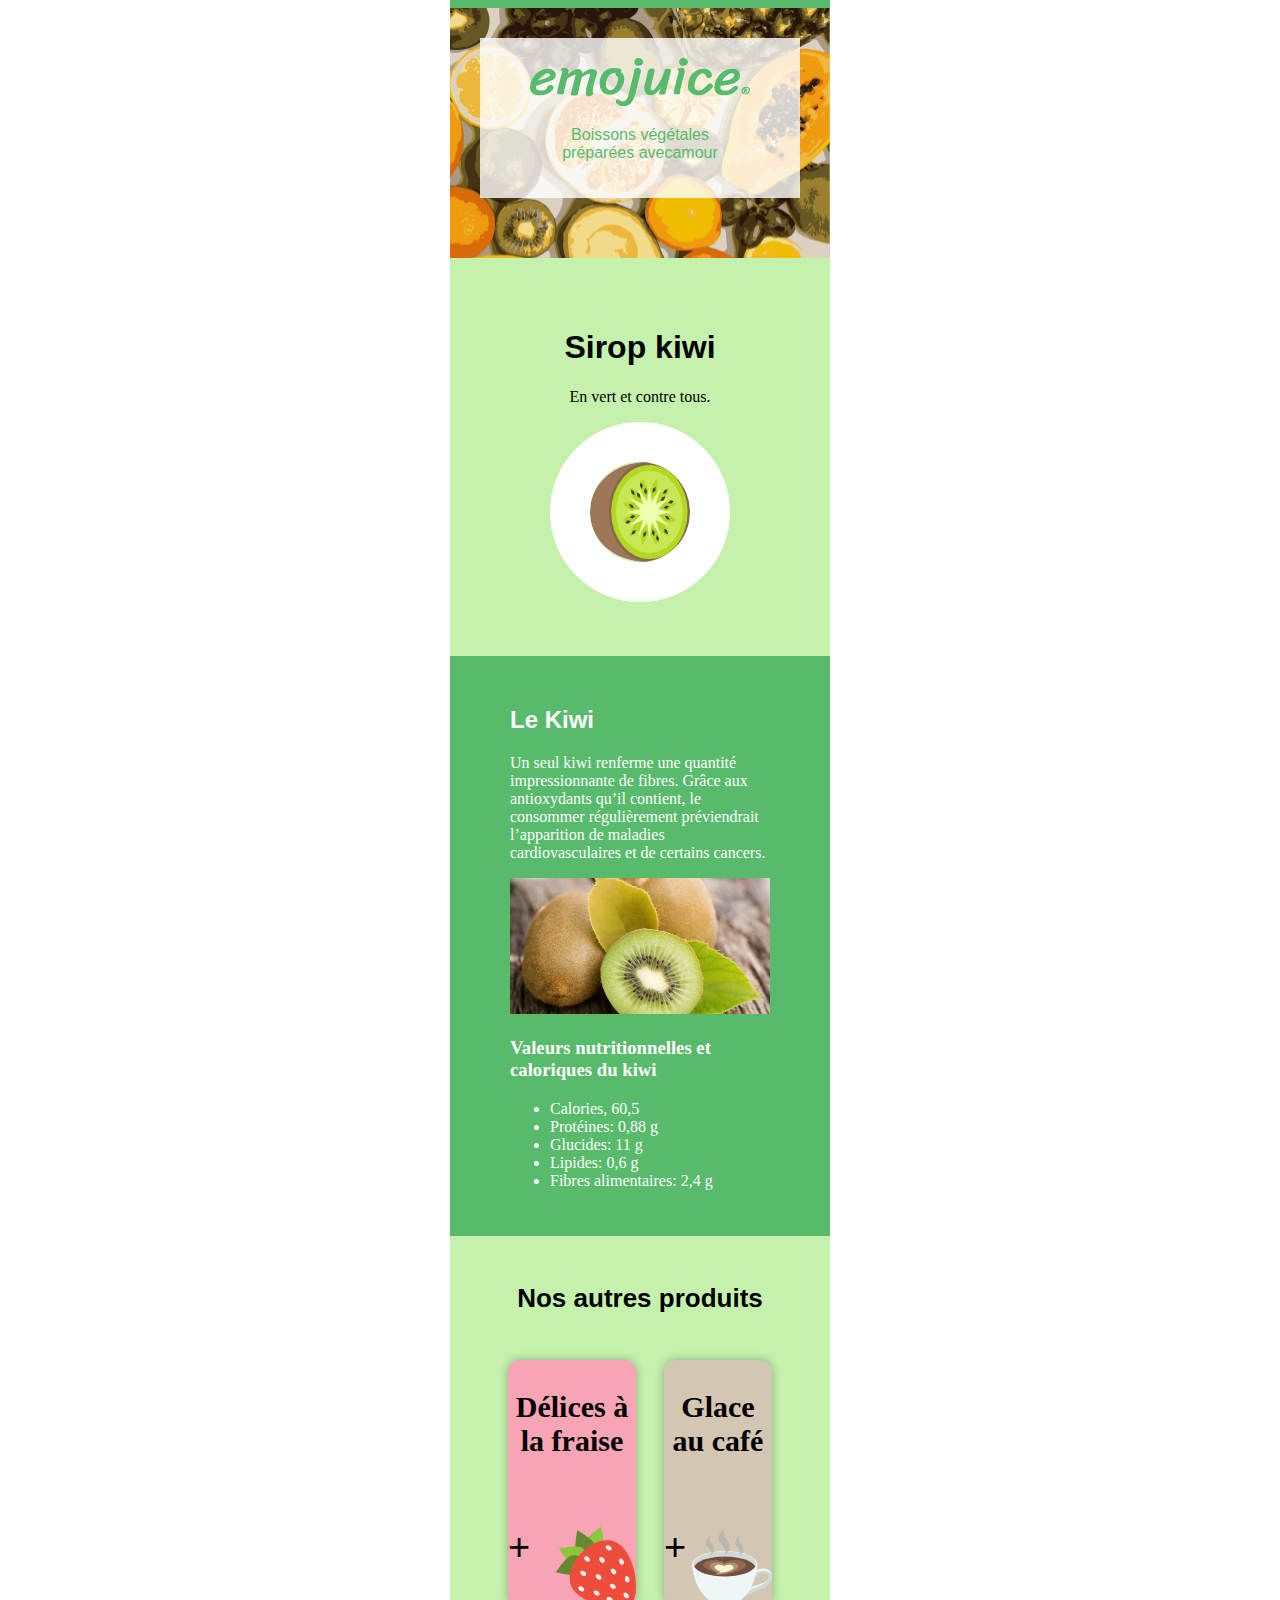
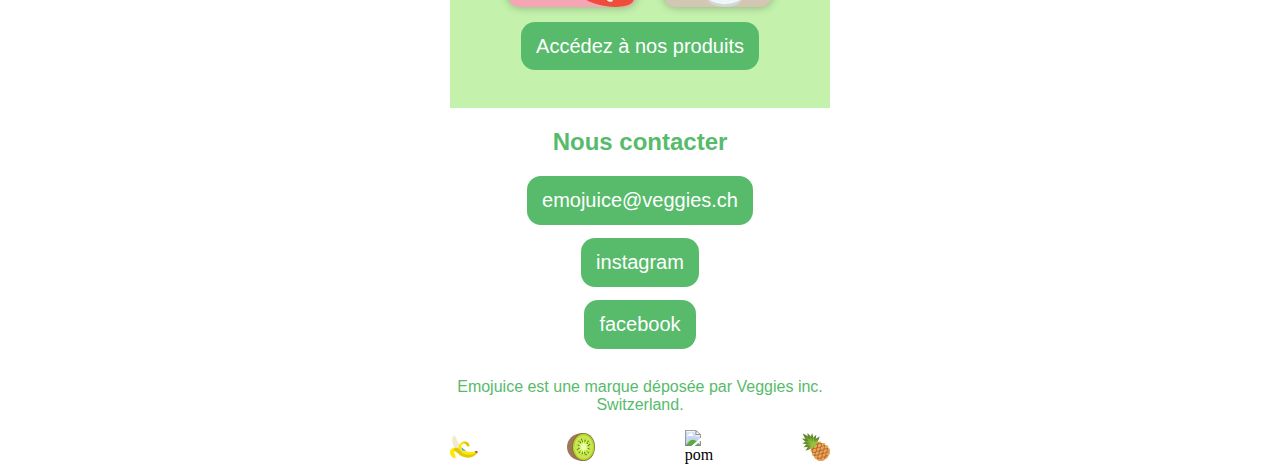
==== commit 6a38042a: "do the final touches in CSS" ====
--- a/kiwi.html
+++ b/kiwi.html
@@ -43,14 +43,14 @@
       <h1>Nos autres produits</h1>
       <div class="product-duo-cards">
         <div class="fruit-card ichigo">
-          <h2 class="card-title">Délices à la fraise</h2>
+          <h3 class="card-title">Délices à la fraise</h3>
           <a class="next-site" href="index.html">
             <p>+</p>
           </a>
           <img class="card-emoji" src="img/ichigo.svg" alt="fraise">
         </div>
         <div class="fruit-card cafe">
-          <h2 class="card-title">Glace au café</h2>
+          <h3 class="card-title">Glace au café</h3>
           <a class="next-site" href="index.html">
             <p>+</p>
           </a>
--- a/css/styles.css
+++ b/css/styles.css
@@ -50,10 +50,11 @@
   background-image: url(../img/background.webp);
   background-size: cover;
   padding: 30px;
+  border-top: solid 8px #57bb6b;
 }
 
 main {
-  background-color: #66cc66;
+  background-color: #57bb6b;
 }
 
 .white-color-title {
@@ -95,10 +96,15 @@
 
 .product-showcase {
   text-align: center;
+  padding: 29px;
 }
 
 .product-list h1 {
   font-family: "Sriracha", serif;
+}
+
+.product-list .fruit-card {
+  padding: 15px;
 }
 
 .banane {
@@ -139,6 +145,16 @@
   font-size: 14px;
 }
 
+.card-element-column {
+  display: flex;
+  flex-direction: column;
+}
+
+.card-element-row {
+  display: flex;
+  flex-direction: row;
+}
+
 .introduction-kiwi {
   background: #c4f2ad;
   text-align: center;
@@ -152,11 +168,11 @@
 }
 
 .introduction-kiwi img {
-  width: 40px;
+  width: 100px;
   border-color: white;
   border-radius: 50%;
   border-style: solid;
-  border-width: 60px;
+  border-width: 40px;
 }
 
 .presentation-kiwi {
@@ -195,13 +211,15 @@
   display: flex;
   flex-direction: row;
   padding: 14px;
-  margin: 10px;
 }
 
 .product-duo-cards a {
   text-decoration: none;
   font-size: 38px;
-
+}
+
+.product-duo-cards .fruit-card {
+  margin: 14px;
 }
 
 footer p {
@@ -214,6 +232,7 @@
   display: flex;
   flex-direction: row;
   justify-content: space-between;
+  text-align: center;
 }
 
 .fruit-emojis img {
